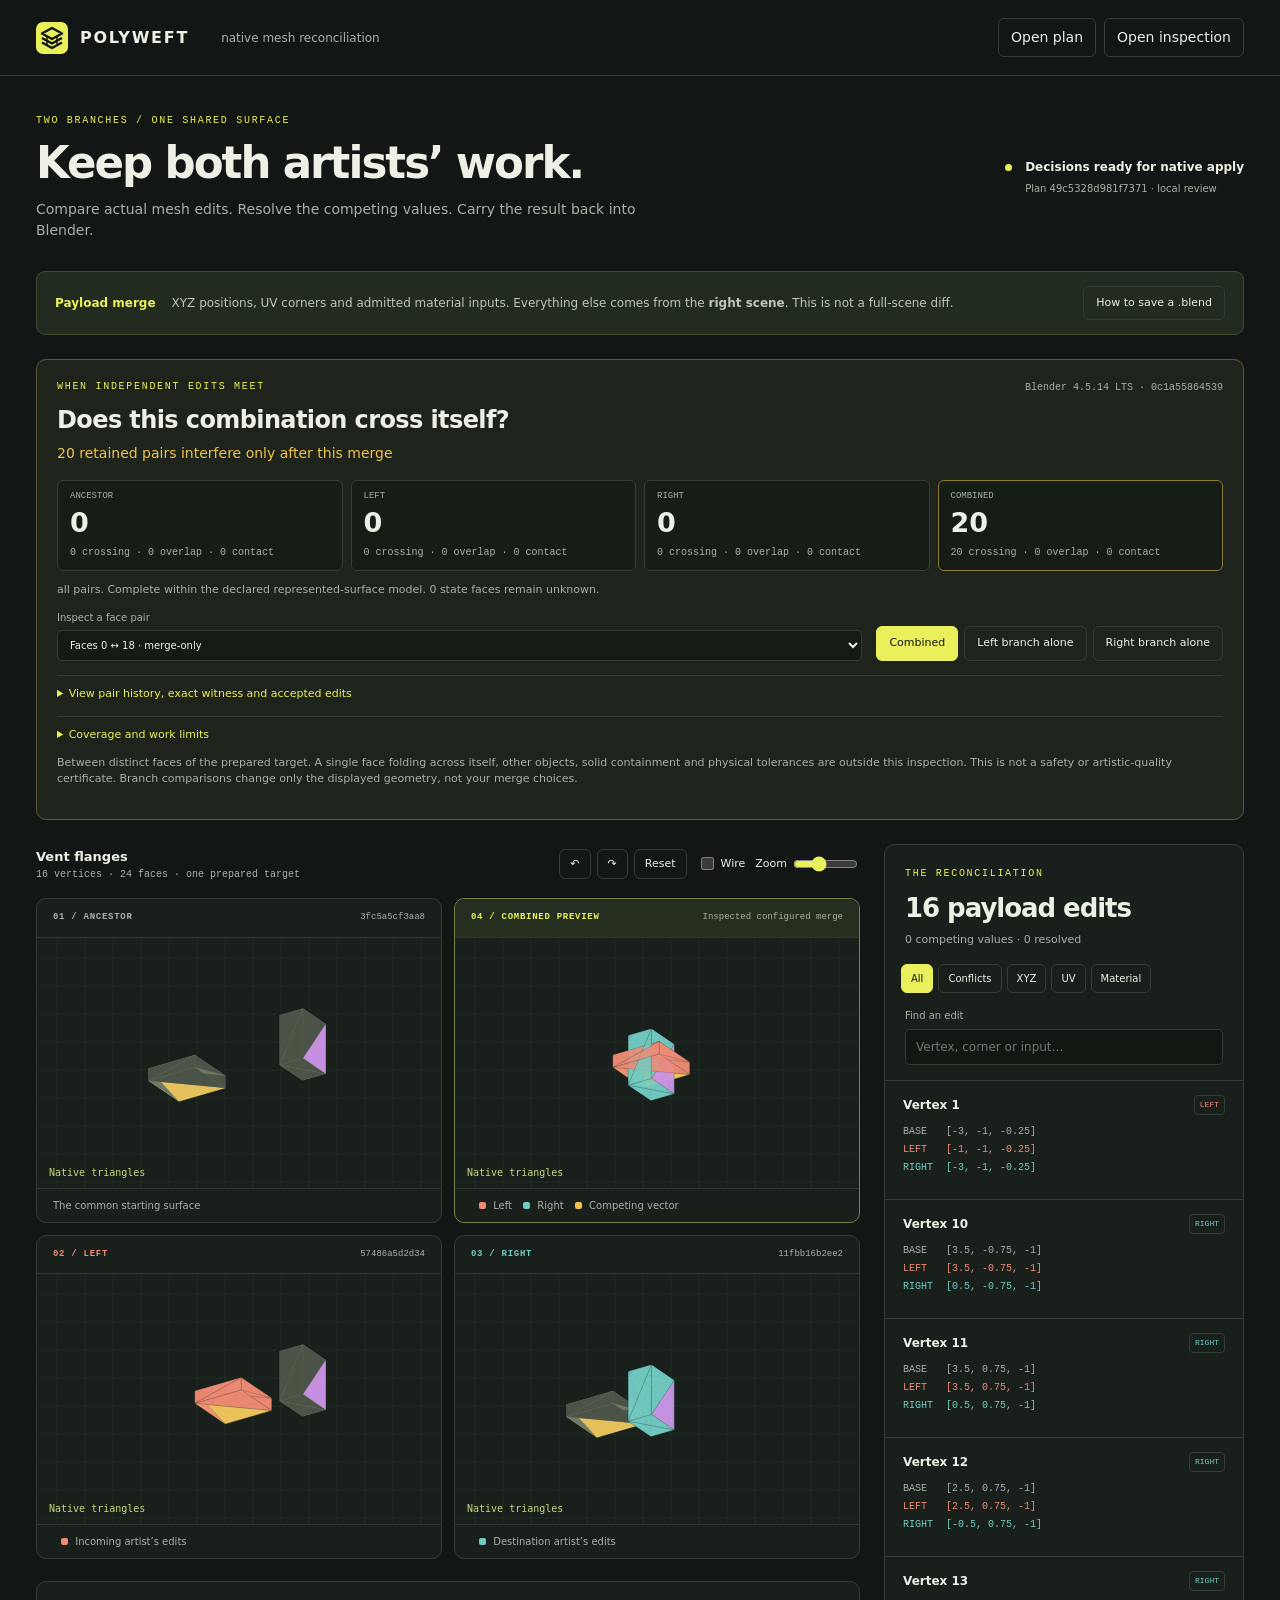
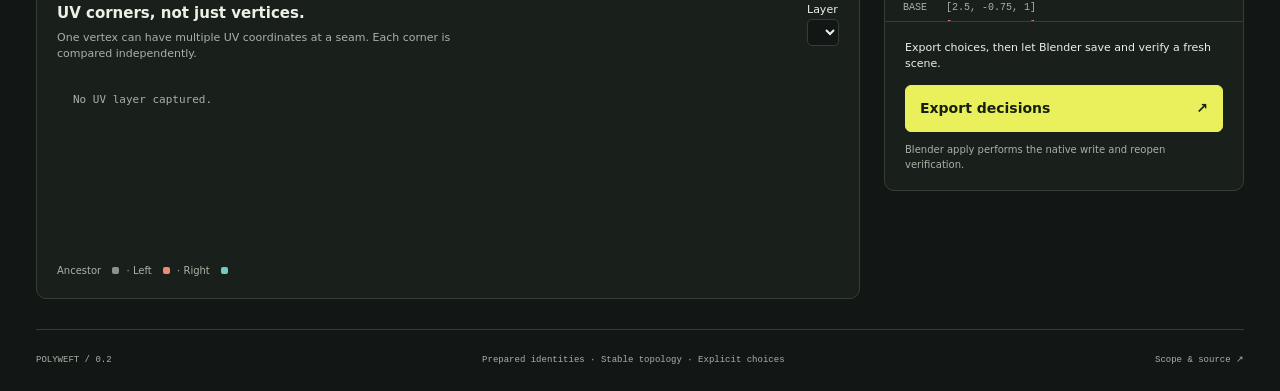
==== interference/index.html @ 18463def "Publish native four-state interference inspection" ====
<!doctype html>
<html lang="en">
<head><meta charset="utf-8"><meta name="viewport" content="width=device-width,initial-scale=1"><meta name="color-scheme" content="dark"><title>Polyweft · Mesh review</title><link rel="icon" href="mark.svg" type="image/svg+xml"><link rel="stylesheet" href="style.css"></head>
<body>
<header class="mast"><a class="brand" href="https://github.com/nazeeh111/Polyweft" target="_blank" rel="noopener"><img src="mark.svg" width="32" height="32" alt="">POLYWEFT<span>native mesh reconciliation</span></a><div class="open-files"><label class="file-button">Open plan<input id="open-plan" type="file" accept=".json,application/json"></label><label class="file-button">Open inspection<input id="open-inspection" type="file" accept=".json,application/json"></label></div></header>
<main>
<section class="intro"><div><p class="eyebrow">TWO BRANCHES / ONE SHARED SURFACE</p><h1>Keep both artists’ work.</h1><p>Compare actual mesh edits. Resolve the competing values. Carry the result back into Blender.</p></div><div class="status-box"><span class="status-dot"></span><strong id="status">Load a native review plan</strong><small id="identity">Offline · No account · No AI service</small></div></section>
<div id="notice" class="notice" role="status" hidden></div>
<section class="scope"><strong>Payload merge</strong><span>XYZ positions, UV corners and admitted material inputs. Everything else comes from the <b>right scene</b>. This is not a full-scene diff.</span><button id="help-toggle" aria-expanded="false" aria-controls="workflow">How to save a .blend</button></section>
<section id="workflow" class="workflow" hidden><h2>Review here. Write and verify with Blender.</h2><ol><li>Prepare a common ancestor before branching:<code>polyweft prepare model.blend --object Shell --output base.blend --blender /path/to/blender</code></li><li>Save two edits in Blender, then capture:<code>polyweft plan base.blend left.blend right.blend --output review --blender /path/to/blender</code></li><li>Resolve conflicts and export decisions below. Apply into a fresh file:<code>polyweft apply review --decisions decisions.json --output merged.blend --accept-payload-scope --blender /path/to/blender</code></li></ol><p>The native command rechecks source hashes, recomputes the plan, saves a new file and reopens it. Exported decisions alone are not a merged Blender file. The browser preview uses triangulated faces for display and is not an artistic-quality check.</p></section>
<section id="inspection" class="inspection" aria-label="Native surface inspection" hidden>
<div class="inspection-head"><div><p class="eyebrow">WHEN INDEPENDENT EDITS MEET</p><h2>Does this combination cross itself?</h2><p id="inspection-status" role="status"></p></div><small id="inspection-runtime"></small></div>
<div id="inspection-counts" class="inspection-counts"></div>
<p id="inspection-coverage" class="inspection-coverage"></p>
<div class="inspection-controls"><label>Inspect a face pair<select id="inspection-pair" aria-label="Inspect a face pair"></select></label><div role="group" aria-label="Whole branch geometry comparison"><button data-geometry="merged" aria-pressed="true">Combined</button><button data-geometry="left" aria-pressed="false">Left branch alone</button><button data-geometry="right" aria-pressed="false">Right branch alone</button></div></div>
<details class="inspection-evidence"><summary>View pair history, exact witness and accepted edits</summary><div id="inspection-detail" class="inspection-detail"></div></details>
<details class="inspection-evidence"><summary>Coverage and work limits</summary><pre id="inspection-work"></pre></details>
<p class="inspection-limit">Between distinct faces of the prepared target. A single face folding across itself, other objects, solid containment and physical tolerances are outside this inspection. This is not a safety or artistic-quality certificate. Branch comparisons change only the displayed geometry, not your merge choices.</p>
</section>
<section id="workspace" class="workspace" aria-label="Mesh comparison">
<div class="visuals">
<div class="view-toolbar"><span><b id="mesh-name">Prepared target</b><small id="mesh-count">Actual geometry appears after loading a plan</small></span><div class="view-tools"><button id="rotate-left" aria-label="Rotate all views left">↶</button><button id="rotate-right" aria-label="Rotate all views right">↷</button><button id="reset-view">Reset</button><label><input id="wireframe" type="checkbox"> Wire</label><label class="zoom">Zoom<input id="zoom" type="range" min="0.55" max="1.8" step="0.05" value="1" aria-label="Mesh zoom"></label></div></div>
<div class="mesh-grid">
<article class="mesh-card"><div class="card-title"><strong>01 / ANCESTOR</strong><span id="hash-base">unchanged starting point</span></div><canvas id="mesh-base" aria-label="Common ancestor mesh. Use rotation buttons to change the shared view."></canvas><p>The common starting surface</p></article>
<article class="mesh-card left"><div class="card-title"><strong>02 / LEFT</strong><span id="hash-left">incoming edit</span></div><canvas id="mesh-left" aria-label="Left branch geometry"></canvas><p><i class="swatch left"></i> Incoming artist’s edits</p></article>
<article class="mesh-card right"><div class="card-title"><strong>03 / RIGHT</strong><span id="hash-right">destination scene</span></div><canvas id="mesh-right" aria-label="Right branch geometry"></canvas><p><i class="swatch right"></i> Destination artist’s edits</p></article>
<article class="mesh-card result"><div class="card-title"><strong>04 / COMBINED PREVIEW</strong><span id="preview-label">decision preview only</span></div><canvas id="mesh-result" aria-label="Combined geometry preview. This is not a saved native scene."></canvas><p><i class="swatch left"></i> Left <i class="swatch right"></i> Right <i class="swatch conflict"></i> Competing vector</p></article>
</div>
<section class="uv-section"><div><h2>UV corners, not just vertices.</h2><p>One vertex can have multiple UV coordinates at a seam. Each corner is compared independently.</p></div><label>Layer <select id="uv-layer" aria-label="UV layer"></select></label><canvas id="uv-view" aria-label="UV comparison: ancestor gray, left coral, right cyan"></canvas><small>Ancestor <i class="swatch base"></i> · Left <i class="swatch left"></i> · Right <i class="swatch right"></i></small></section>
</div>
<aside class="review" aria-label="Review changes"><div class="review-head"><p class="eyebrow">THE RECONCILIATION</p><h2 id="change-count">No plan loaded</h2><p id="conflict-count">Nothing leaves this browser.</p></div><div class="filters" role="group" aria-label="Filter changes"><button data-filter="all" class="active" aria-pressed="true">All</button><button data-filter="conflict" aria-pressed="false">Conflicts</button><button data-filter="vertex" aria-pressed="false">XYZ</button><button data-filter="uv" aria-pressed="false">UV</button><button data-filter="material" aria-pressed="false">Material</button></div><label class="search-label">Find an edit<input id="search" type="search" placeholder="Vertex, corner or input…"></label><div id="changes" class="change-list"><p class="empty">Open a review plan created from three prepared Blender files.</p></div><section id="exclusions" class="exclusions" hidden><h3>Observed outside-scope changes</h3><ul id="exclusion-list"></ul><p>This list is not an exhaustive scene diff. Outside the admitted payload, right wins.</p></section><div class="export"><p id="export-summary">Source-bound decisions are exported as JSON.</p><button id="export-decisions" disabled>Export decisions <span>↗</span></button><small>Blender apply performs the native write and reopen verification.</small></div></aside>
</section>
<footer><span>POLYWEFT / 0.2</span><span>Prepared identities · Stable topology · Explicit choices</span><a href="https://github.com/nazeeh111/Polyweft#scope" target="_blank" rel="noopener">Scope & source ↗</a></footer>
</main><script type="module" src="app.mjs"></script>
</body></html>
---- interference/style.css ----
/* SPDX-License-Identifier: GPL-3.0-or-later */
:root{color-scheme:dark;--bg:#121715;--panel:#19201c;--line:#343e35;--text:#edf0e5;--muted:#a7b2a6;--accent:#e9f05c;--left:#ef8b75;--right:#72cbc3;--conflict:#f0c24f;--font:ui-sans-serif,system-ui,-apple-system,BlinkMacSystemFont,"Segoe UI",sans-serif;--mono:ui-monospace,SFMono-Regular,Consolas,monospace}*{box-sizing:border-box}body{margin:0;background:var(--bg);color:var(--text);font:14px/1.5 var(--font)}button,input,select{font:inherit}button,.file-button{cursor:pointer;color:var(--text);background:transparent;border:1px solid var(--line);border-radius:6px;padding:8px 12px}button:hover,.file-button:hover{border-color:var(--accent)}button:disabled{cursor:not-allowed;opacity:.45}button:focus-visible,a:focus-visible,input:focus-visible,select:focus-visible{outline:2px solid var(--accent);outline-offset:4px}a{color:inherit;text-decoration:none}button[aria-pressed=true]{background:var(--accent);color:var(--bg);border-color:var(--accent)}.mast{height:76px;border-bottom:1px solid var(--line);display:flex;align-items:center;justify-content:space-between;padding:0 36px}.brand{display:flex;align-items:center;gap:12px;letter-spacing:.11em;font-weight:800;font-size:16px}.brand span{font-weight:400;letter-spacing:0;font-size:12px;color:var(--muted);margin-left:20px}.file-button{position:relative;overflow:hidden}.file-button input{position:absolute;inset:0;opacity:0;cursor:pointer;width:100%}.file-button:focus-within{outline:2px solid var(--accent)}main{max-width:1800px;margin:auto;padding:38px 36px 0}.intro{display:flex;align-items:center;justify-content:space-between;gap:30px;margin-bottom:30px}.eyebrow{font:10px/1.4 var(--mono);letter-spacing:.17em;color:var(--accent);margin:0 0 12px}h1{font-size:clamp(30px,3.4vw,52px);font-weight:580;letter-spacing:-.045em;line-height:1.07;margin:0 0 12px}.intro p:not(.eyebrow){color:var(--muted);margin:0;max-width:650px}.status-box{display:grid;grid-template-columns:10px auto;gap:5px 10px;flex-shrink:0;font-size:12px}.status-box small{grid-column:2;color:var(--muted)}.status-dot{width:7px;height:7px;border-radius:50%;background:var(--accent);align-self:center}.notice{padding:16px;border:1px solid var(--conflict);border-radius:8px;color:var(--conflict);white-space:pre-wrap;margin-bottom:20px}.scope{display:flex;align-items:center;gap:16px;padding:14px 18px;background:#222b20;border:1px solid #414b2b;border-radius:9px;margin-bottom:24px;font-size:12px}.scope strong{color:var(--accent);white-space:nowrap}.scope span{flex:1;color:#bec7b5}.scope button{font-size:11px;white-space:nowrap}.workflow{border:1px solid var(--line);padding:20px 24px;border-radius:8px;margin-bottom:24px}.workflow h2{margin:0;font-size:20px}.workflow p{color:var(--muted);max-width:1000px}.workflow li{margin:15px 0}.workflow code{display:block;background:#0e130f;padding:12px;font:11px/1.6 var(--mono);overflow-wrap:anywhere;color:var(--accent);margin-top:6px}.workspace{display:grid;grid-template-columns:minmax(0,1fr) 360px;gap:24px;align-items:start}.view-toolbar{display:flex;align-items:center;justify-content:space-between;gap:15px;margin-bottom:14px;min-height:40px}.view-toolbar b{font-size:13px}.view-toolbar small{display:block;color:var(--muted);font:10px/1.5 var(--mono)}.view-tools{display:flex;align-items:center;gap:6px;font-size:11px}.view-tools button{padding:6px 10px}.view-tools label{display:flex;align-items:center;gap:4px;padding-left:4px}.view-tools input[type=range]{width:65px;accent-color:var(--accent)}.mesh-grid{display:grid;grid-template-columns:repeat(2,minmax(0,1fr));gap:12px}.mesh-card{background:var(--panel);border:1px solid var(--line);border-radius:10px;overflow:hidden;position:relative}.card-title{padding:13px 16px;display:flex;align-items:center;justify-content:space-between;gap:12px;font:9px/1.3 var(--mono);border-bottom:1px solid #303930;color:var(--muted)}.card-title strong{font-weight:600;letter-spacing:.08em}.card-title span{overflow:hidden;text-overflow:ellipsis;white-space:nowrap;max-width:150px}.mesh-card canvas{display:block;width:100%;height:250px;touch-action:none;cursor:grab}.mesh-card canvas:active{cursor:grabbing}.mesh-card p{padding:9px 16px;margin:0;border-top:1px solid #303930;font-size:10px;color:var(--muted)}.left .card-title strong{color:var(--left)}.right .card-title strong{color:var(--right)}.result{border-color:#798141}.result .card-title{background:#252e1f}.result .card-title strong{color:var(--accent)}.swatch{display:inline-block;width:7px;height:7px;border-radius:2px;margin:0 4px 0 8px;background:var(--muted)}.swatch.left{background:var(--left)}.swatch.right{background:var(--right)}.swatch.conflict{background:var(--conflict)}.swatch.base{background:#89948b}.uv-section{margin-top:22px;display:grid;grid-template-columns:1fr auto;gap:10px 20px;padding:20px;background:var(--panel);border:1px solid var(--line);border-radius:10px}.uv-section h2{font-size:15px;margin:0 0 5px}.uv-section p{font-size:11px;color:var(--muted);margin:0;max-width:450px}.uv-section label{font-size:11px}.uv-section select{display:block;background:var(--bg);color:var(--text);border:1px solid var(--line);border-radius:5px;padding:5px;max-width:140px}.uv-section canvas{grid-column:1/-1;width:100%;height:180px}.uv-section small{color:var(--muted);font-size:10px}.review{border:1px solid var(--line);border-radius:10px;background:var(--panel);overflow:hidden}.review-head{padding:22px 20px 15px}.review-head h2{font-size:26px;letter-spacing:-.04em;line-height:1.2;margin:0 0 8px}.review-head p:not(.eyebrow){font-size:11px;color:var(--muted);margin:0}.filters{display:flex;gap:5px;padding:0 16px 15px;flex-wrap:wrap}.filters button{font-size:10px;padding:6px 9px}.search-label{display:block;font-size:10px;color:var(--muted);padding:0 20px 15px}.search-label input{display:block;margin-top:6px;background:#111711;color:var(--text);border:1px solid var(--line);border-radius:5px;padding:8px 10px;width:100%;font-size:12px}.change-list{max-height:542px;overflow:auto;border-top:1px solid var(--line);border-bottom:1px solid var(--line);scrollbar-color:#54634b transparent}.change{padding:14px 18px;border-bottom:1px solid var(--line)}.change:last-child{border:0}.change-heading{display:flex;justify-content:space-between;gap:12px;align-items:center}.change-heading b{font-size:12px;overflow-wrap:anywhere}.badge{font:8px/1.5 var(--mono);padding:3px 5px;white-space:nowrap;border:1px solid var(--line);border-radius:4px;color:var(--muted)}.badge.left{color:var(--left)}.badge.right{color:var(--right)}.badge.conflict{color:var(--conflict);border-color:#6b5b25}.change-values{display:grid;grid-template-columns:35px 1fr;gap:3px 8px;margin-top:9px;font:10px/1.5 var(--mono);color:var(--muted)}.change-values dd{margin:0;overflow-wrap:anywhere}.change-values .left{color:var(--left)}.change-values .right{color:var(--right)}.choices{display:flex;gap:5px;margin-top:10px}.choices button{font-size:10px;flex:1;padding:6px 4px}.empty{font-size:12px;color:var(--muted);padding:18px 20px}.exclusions{padding:15px 20px;background:#21241b;font-size:10px}.exclusions h3{font-size:11px;margin:0 0 8px;color:var(--conflict)}.exclusions ul{padding-left:15px;max-height:140px;overflow:auto}.exclusions p{color:var(--muted);margin-bottom:0}.export{padding:18px 20px}.export p{font-size:11px;margin:0 0 12px}.export button{display:flex;justify-content:space-between;background:var(--accent);color:#18200e;font-weight:650;width:100%;border-color:var(--accent);padding:12px 14px}.export small{display:block;color:var(--muted);font-size:10px;margin-top:10px}footer{border-top:1px solid var(--line);margin-top:30px;padding:24px 0;display:flex;justify-content:space-between;gap:20px;font:9px/1.5 var(--mono);color:var(--muted)}[hidden]{display:none!important}@media(min-width:1500px){.mesh-card canvas{height:310px}}@media(max-width:1100px){.workspace{grid-template-columns:minmax(0,1fr) 315px;gap:15px}main{padding:28px 20px 0}.mast{padding:0 20px}.view-toolbar{align-items:start;flex-direction:column}.mesh-card canvas{height:220px}.scope{align-items:start;flex-wrap:wrap}.scope button{margin-left:auto}.brand span{display:none}}@media(max-width:800px){.intro{align-items:start;flex-direction:column;gap:18px}.workspace{grid-template-columns:1fr}.review{margin-top:8px}.view-toolbar{flex-direction:row}.change-list{max-height:420px}.mesh-card canvas{height:220px}footer{flex-wrap:wrap}.zoom{display:none}.uv-section{padding:15px}}@media(max-width:480px){main{padding:25px 12px 0}.mast{padding:0 14px;height:64px}.mesh-grid{gap:7px}.mesh-card canvas{height:160px}.card-title{padding:10px;font-size:8px}.card-title span{display:none}.mesh-card p{padding:8px;font-size:9px}.view-toolbar{flex-direction:column}.scope{padding:12px;gap:8px}.uv-section{grid-template-columns:1fr}.uv-section label{grid-column:1}.brand{font-size:14px}.file-button{font-size:11px}}

.locate-edit{text-align:left;border:0;padding:0;background:none;font-weight:600;font-size:12px;overflow-wrap:anywhere}.more-edits{margin:14px}
/* Put the outcome beside the ancestor so the first screen explains the value. */
.mesh-card.result{grid-column:2;grid-row:1}.mesh-card.left{grid-column:1;grid-row:2}.mesh-card.right{grid-column:2;grid-row:2}
.open-files{display:flex;gap:8px}.inspection{border:1px solid #605839;background:#1e241c;border-radius:10px;padding:20px;margin-bottom:24px}.inspection-head{display:flex;align-items:start;justify-content:space-between;gap:20px}.inspection-head h2{font-size:24px;line-height:1.2;letter-spacing:-.025em;margin:0 0 8px}.inspection-head p:not(.eyebrow){margin:0;color:var(--conflict)}.inspection-head small{color:var(--muted);font:10px/1.5 var(--mono)}.inspection-counts{display:grid;grid-template-columns:repeat(4,minmax(0,1fr));gap:8px;margin-top:16px}.inspection-count{border:1px solid var(--line);border-radius:6px;padding:10px 12px;background:#161d17;display:grid;gap:2px}.inspection-count:last-child{border-color:#8b7935}.inspection-count small{font:9px var(--mono);color:var(--muted)}.inspection-count strong{font-size:27px;font-weight:550}.inspection-count span{font:10px/1.5 var(--mono);color:var(--muted)}.inspection-coverage,.inspection-limit{font-size:11px;color:var(--muted)}.inspection-controls{display:flex;gap:14px;align-items:end;flex-wrap:wrap}.inspection-controls label{font-size:10px;color:var(--muted);flex:1;min-width:220px}.inspection-controls select{display:block;width:100%;background:#141b15;color:var(--text);border:1px solid var(--line);border-radius:5px;padding:8px;margin-top:5px}.inspection-controls [role=group]{display:flex;gap:6px;flex-wrap:wrap}.inspection-controls button{font-size:11px}.inspection-evidence{margin-top:14px;border-top:1px solid var(--line);padding-top:10px;font-size:11px}.inspection-evidence summary{cursor:pointer;color:var(--accent)}.inspection-evidence pre{white-space:pre-wrap;overflow-wrap:anywhere;max-height:180px;overflow:auto;font:10px/1.5 var(--mono);color:var(--muted)}.inspection-detail ul{padding-left:20px;max-height:160px;overflow:auto;font:10px/1.6 var(--mono);overflow-wrap:anywhere;color:var(--muted)}.pair-history{display:grid;grid-template-columns:repeat(4,1fr);gap:8px}.pair-history p{margin:0;display:grid;gap:4px}.pair-history span{color:var(--muted)}.inspection.stale{border-color:var(--line)}.inspection.stale .inspection-count:last-child{border-color:var(--line)}@media(max-width:650px){.inspection{padding:15px}.inspection-head{flex-direction:column;gap:7px}.inspection-counts{grid-template-columns:repeat(2,1fr)}.pair-history{grid-template-columns:repeat(2,1fr)}.open-files{gap:4px}.open-files .file-button{padding:6px;font-size:10px}.brand span{display:none}}
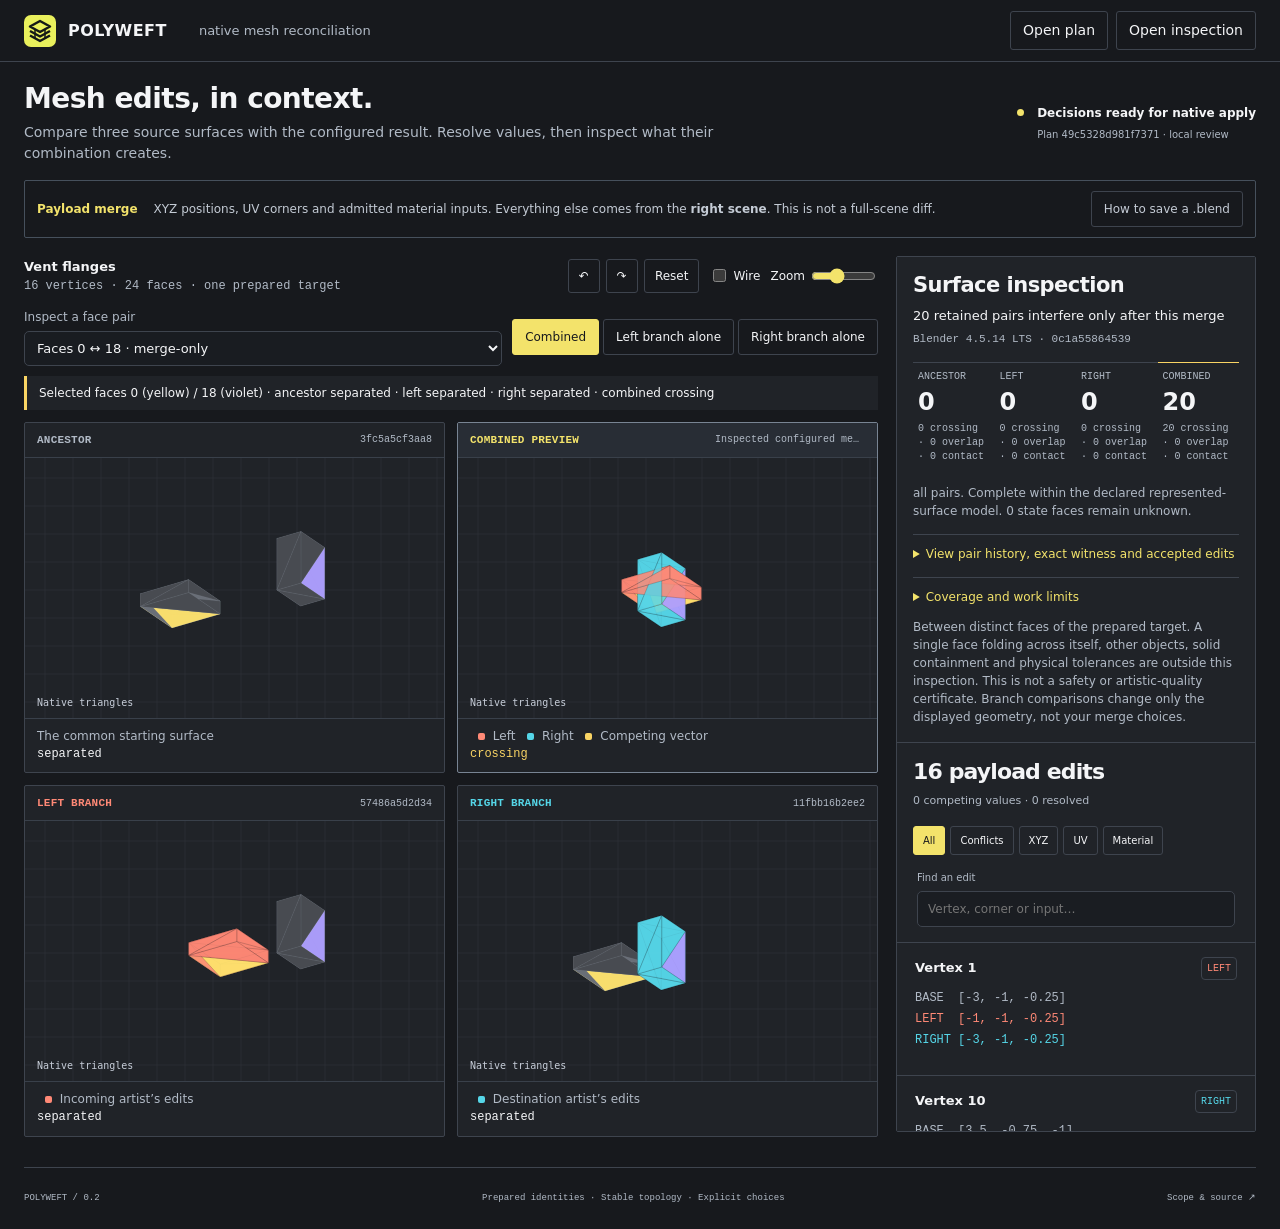
==== commit 0b9b0acb: "Use final reviewed 0.2.1 assets in both hosted studios" ====
--- a/interference/index.html
+++ b/interference/index.html
@@ -4,31 +4,34 @@
 <body>
 <header class="mast"><a class="brand" href="https://github.com/nazeeh111/Polyweft" target="_blank" rel="noopener"><img src="mark.svg" width="32" height="32" alt="">POLYWEFT<span>native mesh reconciliation</span></a><div class="open-files"><label class="file-button">Open plan<input id="open-plan" type="file" accept=".json,application/json"></label><label class="file-button">Open inspection<input id="open-inspection" type="file" accept=".json,application/json"></label></div></header>
 <main>
-<section class="intro"><div><p class="eyebrow">TWO BRANCHES / ONE SHARED SURFACE</p><h1>Keep both artists’ work.</h1><p>Compare actual mesh edits. Resolve the competing values. Carry the result back into Blender.</p></div><div class="status-box"><span class="status-dot"></span><strong id="status">Load a native review plan</strong><small id="identity">Offline · No account · No AI service</small></div></section>
+<section class="intro"><div><h1>Mesh edits, in context.</h1><p>Compare three source surfaces with the configured result. Resolve values, then inspect what their combination creates.</p></div><div class="status-box"><span class="status-dot"></span><strong id="status">Load a native review plan</strong><small id="identity">Offline · No account · No AI service</small></div></section>
 <div id="notice" class="notice" role="status" hidden></div>
-<section class="scope"><strong>Payload merge</strong><span>XYZ positions, UV corners and admitted material inputs. Everything else comes from the <b>right scene</b>. This is not a full-scene diff.</span><button id="help-toggle" aria-expanded="false" aria-controls="workflow">How to save a .blend</button></section>
+<section class="scope"><strong>Payload merge</strong><span class="scope-full">XYZ positions, UV corners and admitted material inputs. Everything else comes from the <b>right scene</b>. This is not a full-scene diff.</span><span class="scope-short">Prepared target only; everything else comes from right.</span><button id="help-toggle" aria-expanded="false" aria-controls="workflow"><span class="save-full">How to save a .blend</span><span class="save-short">Native save</span></button></section>
 <section id="workflow" class="workflow" hidden><h2>Review here. Write and verify with Blender.</h2><ol><li>Prepare a common ancestor before branching:<code>polyweft prepare model.blend --object Shell --output base.blend --blender /path/to/blender</code></li><li>Save two edits in Blender, then capture:<code>polyweft plan base.blend left.blend right.blend --output review --blender /path/to/blender</code></li><li>Resolve conflicts and export decisions below. Apply into a fresh file:<code>polyweft apply review --decisions decisions.json --output merged.blend --accept-payload-scope --blender /path/to/blender</code></li></ol><p>The native command rechecks source hashes, recomputes the plan, saves a new file and reopens it. Exported decisions alone are not a merged Blender file. The browser preview uses triangulated faces for display and is not an artistic-quality check.</p></section>
-<section id="inspection" class="inspection" aria-label="Native surface inspection" hidden>
-<div class="inspection-head"><div><p class="eyebrow">WHEN INDEPENDENT EDITS MEET</p><h2>Does this combination cross itself?</h2><p id="inspection-status" role="status"></p></div><small id="inspection-runtime"></small></div>
+
+<section id="workspace" class="workspace" aria-label="Mesh comparison">
+<div class="visuals">
+<div class="view-toolbar"><span><b id="mesh-name">Prepared target</b><small id="mesh-count">Actual geometry appears after loading a plan</small></span><div class="view-tools"><button id="rotate-left" aria-label="Rotate all views left">↶</button><button id="rotate-right" aria-label="Rotate all views right">↷</button><button id="reset-view">Reset</button><label><input id="wireframe" type="checkbox"> Wire</label><label class="zoom">Zoom<input id="zoom" type="range" min="0.55" max="1.8" step="0.05" value="1" aria-label="Mesh zoom"></label></div></div>
+<div class="inspection-controls"><label>Inspect a face pair<select id="inspection-pair" aria-label="Inspect a face pair"></select></label><div role="group" aria-label="Whole branch geometry comparison"><button data-geometry="merged" aria-pressed="true">Combined</button><button data-geometry="left" aria-pressed="false">Left branch alone</button><button data-geometry="right" aria-pressed="false">Right branch alone</button></div></div>
+<p id="pair-history-summary" class="pair-summary" role="status"></p>
+<div class="view-nav" role="group" aria-label="Displayed mesh state"><button data-view="base" aria-pressed="false">Ancestor</button><button data-view="left" aria-pressed="false">Left</button><button data-view="right" aria-pressed="false">Right</button><button data-view="result" aria-pressed="true">Combined</button></div>
+<div class="mesh-grid">
+<article class="mesh-card" data-state="base"><div class="card-title"><strong>ANCESTOR</strong><span id="hash-base">unchanged starting point</span></div><canvas id="mesh-base" aria-label="Common ancestor mesh. Use rotation buttons to change the shared view."></canvas><p>The common starting surface <span class="pair-state" id="pair-state-base"></span></p></article>
+<article class="mesh-card left" data-state="left"><div class="card-title"><strong>LEFT BRANCH</strong><span id="hash-left">incoming edit</span></div><canvas id="mesh-left" aria-label="Left branch geometry"></canvas><p><i class="swatch left"></i> Incoming artist’s edits <span class="pair-state" id="pair-state-left"></span></p></article>
+<article class="mesh-card right" data-state="right"><div class="card-title"><strong>RIGHT BRANCH</strong><span id="hash-right">destination scene</span></div><canvas id="mesh-right" aria-label="Right branch geometry"></canvas><p><i class="swatch right"></i> Destination artist’s edits <span class="pair-state" id="pair-state-right"></span></p></article>
+<article class="mesh-card result selected-view" data-state="result"><div class="card-title"><strong>COMBINED PREVIEW</strong><span id="preview-label">decision preview only</span></div><canvas id="mesh-result" aria-label="Combined geometry preview. This is not a saved native scene."></canvas><p><i class="swatch left"></i> Left <i class="swatch right"></i> Right <i class="swatch conflict"></i> Competing vector <span class="pair-state" id="pair-state-result"></span></p></article>
+</div>
+<section class="uv-section"><div><h2>UV corners, not just vertices.</h2><p>One vertex can have multiple UV coordinates at a seam. Each corner is compared independently.</p></div><label>Layer <select id="uv-layer" aria-label="UV layer"></select></label><canvas id="uv-view" aria-label="UV comparison: ancestor gray, left coral, right cyan"></canvas><small>Ancestor <i class="swatch base"></i> · Left <i class="swatch left"></i> · Right <i class="swatch right"></i></small></section>
+</div>
+<aside class="review" aria-label="Review changes"><section id="inspection" class="inspection" aria-label="Native surface inspection" hidden>
+<div class="inspection-head"><div><h2>Surface inspection</h2><p id="inspection-status" role="status"></p></div><small id="inspection-runtime"></small></div>
 <div id="inspection-counts" class="inspection-counts"></div>
 <p id="inspection-coverage" class="inspection-coverage"></p>
-<div class="inspection-controls"><label>Inspect a face pair<select id="inspection-pair" aria-label="Inspect a face pair"></select></label><div role="group" aria-label="Whole branch geometry comparison"><button data-geometry="merged" aria-pressed="true">Combined</button><button data-geometry="left" aria-pressed="false">Left branch alone</button><button data-geometry="right" aria-pressed="false">Right branch alone</button></div></div>
+
 <details class="inspection-evidence"><summary>View pair history, exact witness and accepted edits</summary><div id="inspection-detail" class="inspection-detail"></div></details>
 <details class="inspection-evidence"><summary>Coverage and work limits</summary><pre id="inspection-work"></pre></details>
 <p class="inspection-limit">Between distinct faces of the prepared target. A single face folding across itself, other objects, solid containment and physical tolerances are outside this inspection. This is not a safety or artistic-quality certificate. Branch comparisons change only the displayed geometry, not your merge choices.</p>
-</section>
-<section id="workspace" class="workspace" aria-label="Mesh comparison">
-<div class="visuals">
-<div class="view-toolbar"><span><b id="mesh-name">Prepared target</b><small id="mesh-count">Actual geometry appears after loading a plan</small></span><div class="view-tools"><button id="rotate-left" aria-label="Rotate all views left">↶</button><button id="rotate-right" aria-label="Rotate all views right">↷</button><button id="reset-view">Reset</button><label><input id="wireframe" type="checkbox"> Wire</label><label class="zoom">Zoom<input id="zoom" type="range" min="0.55" max="1.8" step="0.05" value="1" aria-label="Mesh zoom"></label></div></div>
-<div class="mesh-grid">
-<article class="mesh-card"><div class="card-title"><strong>01 / ANCESTOR</strong><span id="hash-base">unchanged starting point</span></div><canvas id="mesh-base" aria-label="Common ancestor mesh. Use rotation buttons to change the shared view."></canvas><p>The common starting surface</p></article>
-<article class="mesh-card left"><div class="card-title"><strong>02 / LEFT</strong><span id="hash-left">incoming edit</span></div><canvas id="mesh-left" aria-label="Left branch geometry"></canvas><p><i class="swatch left"></i> Incoming artist’s edits</p></article>
-<article class="mesh-card right"><div class="card-title"><strong>03 / RIGHT</strong><span id="hash-right">destination scene</span></div><canvas id="mesh-right" aria-label="Right branch geometry"></canvas><p><i class="swatch right"></i> Destination artist’s edits</p></article>
-<article class="mesh-card result"><div class="card-title"><strong>04 / COMBINED PREVIEW</strong><span id="preview-label">decision preview only</span></div><canvas id="mesh-result" aria-label="Combined geometry preview. This is not a saved native scene."></canvas><p><i class="swatch left"></i> Left <i class="swatch right"></i> Right <i class="swatch conflict"></i> Competing vector</p></article>
-</div>
-<section class="uv-section"><div><h2>UV corners, not just vertices.</h2><p>One vertex can have multiple UV coordinates at a seam. Each corner is compared independently.</p></div><label>Layer <select id="uv-layer" aria-label="UV layer"></select></label><canvas id="uv-view" aria-label="UV comparison: ancestor gray, left coral, right cyan"></canvas><small>Ancestor <i class="swatch base"></i> · Left <i class="swatch left"></i> · Right <i class="swatch right"></i></small></section>
-</div>
-<aside class="review" aria-label="Review changes"><div class="review-head"><p class="eyebrow">THE RECONCILIATION</p><h2 id="change-count">No plan loaded</h2><p id="conflict-count">Nothing leaves this browser.</p></div><div class="filters" role="group" aria-label="Filter changes"><button data-filter="all" class="active" aria-pressed="true">All</button><button data-filter="conflict" aria-pressed="false">Conflicts</button><button data-filter="vertex" aria-pressed="false">XYZ</button><button data-filter="uv" aria-pressed="false">UV</button><button data-filter="material" aria-pressed="false">Material</button></div><label class="search-label">Find an edit<input id="search" type="search" placeholder="Vertex, corner or input…"></label><div id="changes" class="change-list"><p class="empty">Open a review plan created from three prepared Blender files.</p></div><section id="exclusions" class="exclusions" hidden><h3>Observed outside-scope changes</h3><ul id="exclusion-list"></ul><p>This list is not an exhaustive scene diff. Outside the admitted payload, right wins.</p></section><div class="export"><p id="export-summary">Source-bound decisions are exported as JSON.</p><button id="export-decisions" disabled>Export decisions <span>↗</span></button><small>Blender apply performs the native write and reopen verification.</small></div></aside>
+</section><div class="review-head"><h2 id="change-count">No plan loaded</h2><p id="conflict-count">Nothing leaves this browser.</p></div><div class="filters" role="group" aria-label="Filter changes"><button data-filter="all" class="active" aria-pressed="true">All</button><button data-filter="conflict" aria-pressed="false">Conflicts</button><button data-filter="vertex" aria-pressed="false">XYZ</button><button data-filter="uv" aria-pressed="false">UV</button><button data-filter="material" aria-pressed="false">Material</button></div><label class="search-label">Find an edit<input id="search" type="search" placeholder="Vertex, corner or input…"></label><div id="changes" class="change-list"><p class="empty">Open a review plan created from three prepared Blender files.</p></div><section id="exclusions" class="exclusions" hidden><h3>Observed outside-scope changes</h3><ul id="exclusion-list"></ul><p>This list is not an exhaustive scene diff. Outside the admitted payload, right wins.</p></section><div class="export"><p id="export-summary">Source-bound decisions are exported as JSON.</p><button id="export-decisions" disabled>Export decisions <span>↗</span></button><small>Blender apply performs the native write and reopen verification.</small></div></aside>
 </section>
 <footer><span>POLYWEFT / 0.2</span><span>Prepared identities · Stable topology · Explicit choices</span><a href="https://github.com/nazeeh111/Polyweft#scope" target="_blank" rel="noopener">Scope & source ↗</a></footer>
 </main><script type="module" src="app.mjs"></script>
--- a/interference/style.css
+++ b/interference/style.css
@@ -1,7 +1,26 @@
 /* SPDX-License-Identifier: GPL-3.0-or-later */
-:root{color-scheme:dark;--bg:#121715;--panel:#19201c;--line:#343e35;--text:#edf0e5;--muted:#a7b2a6;--accent:#e9f05c;--left:#ef8b75;--right:#72cbc3;--conflict:#f0c24f;--font:ui-sans-serif,system-ui,-apple-system,BlinkMacSystemFont,"Segoe UI",sans-serif;--mono:ui-monospace,SFMono-Regular,Consolas,monospace}*{box-sizing:border-box}body{margin:0;background:var(--bg);color:var(--text);font:14px/1.5 var(--font)}button,input,select{font:inherit}button,.file-button{cursor:pointer;color:var(--text);background:transparent;border:1px solid var(--line);border-radius:6px;padding:8px 12px}button:hover,.file-button:hover{border-color:var(--accent)}button:disabled{cursor:not-allowed;opacity:.45}button:focus-visible,a:focus-visible,input:focus-visible,select:focus-visible{outline:2px solid var(--accent);outline-offset:4px}a{color:inherit;text-decoration:none}button[aria-pressed=true]{background:var(--accent);color:var(--bg);border-color:var(--accent)}.mast{height:76px;border-bottom:1px solid var(--line);display:flex;align-items:center;justify-content:space-between;padding:0 36px}.brand{display:flex;align-items:center;gap:12px;letter-spacing:.11em;font-weight:800;font-size:16px}.brand span{font-weight:400;letter-spacing:0;font-size:12px;color:var(--muted);margin-left:20px}.file-button{position:relative;overflow:hidden}.file-button input{position:absolute;inset:0;opacity:0;cursor:pointer;width:100%}.file-button:focus-within{outline:2px solid var(--accent)}main{max-width:1800px;margin:auto;padding:38px 36px 0}.intro{display:flex;align-items:center;justify-content:space-between;gap:30px;margin-bottom:30px}.eyebrow{font:10px/1.4 var(--mono);letter-spacing:.17em;color:var(--accent);margin:0 0 12px}h1{font-size:clamp(30px,3.4vw,52px);font-weight:580;letter-spacing:-.045em;line-height:1.07;margin:0 0 12px}.intro p:not(.eyebrow){color:var(--muted);margin:0;max-width:650px}.status-box{display:grid;grid-template-columns:10px auto;gap:5px 10px;flex-shrink:0;font-size:12px}.status-box small{grid-column:2;color:var(--muted)}.status-dot{width:7px;height:7px;border-radius:50%;background:var(--accent);align-self:center}.notice{padding:16px;border:1px solid var(--conflict);border-radius:8px;color:var(--conflict);white-space:pre-wrap;margin-bottom:20px}.scope{display:flex;align-items:center;gap:16px;padding:14px 18px;background:#222b20;border:1px solid #414b2b;border-radius:9px;margin-bottom:24px;font-size:12px}.scope strong{color:var(--accent);white-space:nowrap}.scope span{flex:1;color:#bec7b5}.scope button{font-size:11px;white-space:nowrap}.workflow{border:1px solid var(--line);padding:20px 24px;border-radius:8px;margin-bottom:24px}.workflow h2{margin:0;font-size:20px}.workflow p{color:var(--muted);max-width:1000px}.workflow li{margin:15px 0}.workflow code{display:block;background:#0e130f;padding:12px;font:11px/1.6 var(--mono);overflow-wrap:anywhere;color:var(--accent);margin-top:6px}.workspace{display:grid;grid-template-columns:minmax(0,1fr) 360px;gap:24px;align-items:start}.view-toolbar{display:flex;align-items:center;justify-content:space-between;gap:15px;margin-bottom:14px;min-height:40px}.view-toolbar b{font-size:13px}.view-toolbar small{display:block;color:var(--muted);font:10px/1.5 var(--mono)}.view-tools{display:flex;align-items:center;gap:6px;font-size:11px}.view-tools button{padding:6px 10px}.view-tools label{display:flex;align-items:center;gap:4px;padding-left:4px}.view-tools input[type=range]{width:65px;accent-color:var(--accent)}.mesh-grid{display:grid;grid-template-columns:repeat(2,minmax(0,1fr));gap:12px}.mesh-card{background:var(--panel);border:1px solid var(--line);border-radius:10px;overflow:hidden;position:relative}.card-title{padding:13px 16px;display:flex;align-items:center;justify-content:space-between;gap:12px;font:9px/1.3 var(--mono);border-bottom:1px solid #303930;color:var(--muted)}.card-title strong{font-weight:600;letter-spacing:.08em}.card-title span{overflow:hidden;text-overflow:ellipsis;white-space:nowrap;max-width:150px}.mesh-card canvas{display:block;width:100%;height:250px;touch-action:none;cursor:grab}.mesh-card canvas:active{cursor:grabbing}.mesh-card p{padding:9px 16px;margin:0;border-top:1px solid #303930;font-size:10px;color:var(--muted)}.left .card-title strong{color:var(--left)}.right .card-title strong{color:var(--right)}.result{border-color:#798141}.result .card-title{background:#252e1f}.result .card-title strong{color:var(--accent)}.swatch{display:inline-block;width:7px;height:7px;border-radius:2px;margin:0 4px 0 8px;background:var(--muted)}.swatch.left{background:var(--left)}.swatch.right{background:var(--right)}.swatch.conflict{background:var(--conflict)}.swatch.base{background:#89948b}.uv-section{margin-top:22px;display:grid;grid-template-columns:1fr auto;gap:10px 20px;padding:20px;background:var(--panel);border:1px solid var(--line);border-radius:10px}.uv-section h2{font-size:15px;margin:0 0 5px}.uv-section p{font-size:11px;color:var(--muted);margin:0;max-width:450px}.uv-section label{font-size:11px}.uv-section select{display:block;background:var(--bg);color:var(--text);border:1px solid var(--line);border-radius:5px;padding:5px;max-width:140px}.uv-section canvas{grid-column:1/-1;width:100%;height:180px}.uv-section small{color:var(--muted);font-size:10px}.review{border:1px solid var(--line);border-radius:10px;background:var(--panel);overflow:hidden}.review-head{padding:22px 20px 15px}.review-head h2{font-size:26px;letter-spacing:-.04em;line-height:1.2;margin:0 0 8px}.review-head p:not(.eyebrow){font-size:11px;color:var(--muted);margin:0}.filters{display:flex;gap:5px;padding:0 16px 15px;flex-wrap:wrap}.filters button{font-size:10px;padding:6px 9px}.search-label{display:block;font-size:10px;color:var(--muted);padding:0 20px 15px}.search-label input{display:block;margin-top:6px;background:#111711;color:var(--text);border:1px solid var(--line);border-radius:5px;padding:8px 10px;width:100%;font-size:12px}.change-list{max-height:542px;overflow:auto;border-top:1px solid var(--line);border-bottom:1px solid var(--line);scrollbar-color:#54634b transparent}.change{padding:14px 18px;border-bottom:1px solid var(--line)}.change:last-child{border:0}.change-heading{display:flex;justify-content:space-between;gap:12px;align-items:center}.change-heading b{font-size:12px;overflow-wrap:anywhere}.badge{font:8px/1.5 var(--mono);padding:3px 5px;white-space:nowrap;border:1px solid var(--line);border-radius:4px;color:var(--muted)}.badge.left{color:var(--left)}.badge.right{color:var(--right)}.badge.conflict{color:var(--conflict);border-color:#6b5b25}.change-values{display:grid;grid-template-columns:35px 1fr;gap:3px 8px;margin-top:9px;font:10px/1.5 var(--mono);color:var(--muted)}.change-values dd{margin:0;overflow-wrap:anywhere}.change-values .left{color:var(--left)}.change-values .right{color:var(--right)}.choices{display:flex;gap:5px;margin-top:10px}.choices button{font-size:10px;flex:1;padding:6px 4px}.empty{font-size:12px;color:var(--muted);padding:18px 20px}.exclusions{padding:15px 20px;background:#21241b;font-size:10px}.exclusions h3{font-size:11px;margin:0 0 8px;color:var(--conflict)}.exclusions ul{padding-left:15px;max-height:140px;overflow:auto}.exclusions p{color:var(--muted);margin-bottom:0}.export{padding:18px 20px}.export p{font-size:11px;margin:0 0 12px}.export button{display:flex;justify-content:space-between;background:var(--accent);color:#18200e;font-weight:650;width:100%;border-color:var(--accent);padding:12px 14px}.export small{display:block;color:var(--muted);font-size:10px;margin-top:10px}footer{border-top:1px solid var(--line);margin-top:30px;padding:24px 0;display:flex;justify-content:space-between;gap:20px;font:9px/1.5 var(--mono);color:var(--muted)}[hidden]{display:none!important}@media(min-width:1500px){.mesh-card canvas{height:310px}}@media(max-width:1100px){.workspace{grid-template-columns:minmax(0,1fr) 315px;gap:15px}main{padding:28px 20px 0}.mast{padding:0 20px}.view-toolbar{align-items:start;flex-direction:column}.mesh-card canvas{height:220px}.scope{align-items:start;flex-wrap:wrap}.scope button{margin-left:auto}.brand span{display:none}}@media(max-width:800px){.intro{align-items:start;flex-direction:column;gap:18px}.workspace{grid-template-columns:1fr}.review{margin-top:8px}.view-toolbar{flex-direction:row}.change-list{max-height:420px}.mesh-card canvas{height:220px}footer{flex-wrap:wrap}.zoom{display:none}.uv-section{padding:15px}}@media(max-width:480px){main{padding:25px 12px 0}.mast{padding:0 14px;height:64px}.mesh-grid{gap:7px}.mesh-card canvas{height:160px}.card-title{padding:10px;font-size:8px}.card-title span{display:none}.mesh-card p{padding:8px;font-size:9px}.view-toolbar{flex-direction:column}.scope{padding:12px;gap:8px}.uv-section{grid-template-columns:1fr}.uv-section label{grid-column:1}.brand{font-size:14px}.file-button{font-size:11px}}
+:root{color-scheme:dark;--bg:#17191d;--panel:#202328;--line:#3e444e;--text:#f4f5f7;--muted:#b1bac6;--accent:#f3e36b;--left:#ff8976;--right:#55d6e8;--conflict:#f9d464;--font:ui-sans-serif,system-ui,-apple-system,BlinkMacSystemFont,"Segoe UI",sans-serif;--mono:ui-monospace,SFMono-Regular,Consolas,monospace}*{box-sizing:border-box}body{margin:0;background:var(--bg);color:var(--text);font:14px/1.5 var(--font)}button,input,select{font:inherit}button,.file-button{cursor:pointer;color:var(--text);background:transparent;border:1px solid var(--line);border-radius:3px;padding:8px 12px}button:hover,.file-button:hover{border-color:var(--accent)}button:disabled{cursor:not-allowed;opacity:.45}button:focus-visible,a:focus-visible,input:focus-visible,select:focus-visible{outline:2px solid var(--accent);outline-offset:4px}a{color:inherit;text-decoration:none}button[aria-pressed=true]{background:var(--accent);color:var(--bg);border-color:var(--accent)}.mast{height:76px;border-bottom:1px solid var(--line);display:flex;align-items:center;justify-content:space-between;padding:0 36px}.brand{display:flex;align-items:center;gap:12px;letter-spacing:.11em;font-weight:800;font-size:16px}.brand span{font-weight:400;letter-spacing:0;font-size:12px;color:var(--muted);margin-left:20px}.file-button{position:relative;overflow:hidden}.file-button input{position:absolute;inset:0;opacity:0;cursor:pointer;width:100%}.file-button:focus-within{outline:2px solid var(--accent)}main{max-width:1800px;margin:auto;padding:38px 36px 0}.intro{display:flex;align-items:center;justify-content:space-between;gap:30px;margin-bottom:30px}.eyebrow{font:10px/1.4 var(--mono);letter-spacing:.17em;color:var(--accent);margin:0 0 12px}h1{font-size:clamp(30px,3.4vw,52px);font-weight:580;letter-spacing:-.045em;line-height:1.07;margin:0 0 12px}.intro p:not(.eyebrow){color:var(--muted);margin:0;max-width:650px}.status-box{display:grid;grid-template-columns:10px auto;gap:5px 10px;flex-shrink:0;font-size:12px}.status-box small{grid-column:2;color:var(--muted)}.status-dot{width:7px;height:7px;border-radius:50%;background:var(--accent);align-self:center}.notice{padding:16px;border:1px solid var(--conflict);border-radius:2px;color:var(--conflict);white-space:pre-wrap;margin-bottom:20px}.scope{display:flex;align-items:center;gap:16px;padding:14px 18px;background:#242830;border:1px solid #46505c;border-radius:2px;margin-bottom:24px;font-size:12px}.scope strong{color:var(--accent);white-space:nowrap}.scope span{flex:1;color:#c4cbd5}.scope button{font-size:11px;white-space:nowrap}.workflow{border:1px solid var(--line);padding:20px 24px;border-radius:2px;margin-bottom:24px}.workflow h2{margin:0;font-size:20px}.workflow p{color:var(--muted);max-width:1000px}.workflow li{margin:15px 0}.workflow code{display:block;background:#14161a;padding:12px;font:11px/1.6 var(--mono);overflow-wrap:anywhere;color:var(--accent);margin-top:6px}.workspace{display:grid;grid-template-columns:minmax(0,1fr) 360px;gap:24px;align-items:start}.view-toolbar{display:flex;align-items:center;justify-content:space-between;gap:15px;margin-bottom:14px;min-height:40px}.view-toolbar b{font-size:13px}.view-toolbar small{display:block;color:var(--muted);font:10px/1.5 var(--mono)}.view-tools{display:flex;align-items:center;gap:6px;font-size:11px}.view-tools button{padding:6px 10px}.view-tools label{display:flex;align-items:center;gap:4px;padding-left:4px}.view-tools input[type=range]{width:65px;accent-color:var(--accent)}.mesh-grid{display:grid;grid-template-columns:repeat(2,minmax(0,1fr));gap:12px}.mesh-card{background:var(--panel);border:1px solid var(--line);border-radius:2px;overflow:hidden;position:relative}.card-title{padding:13px 16px;display:flex;align-items:center;justify-content:space-between;gap:12px;font:9px/1.3 var(--mono);border-bottom:1px solid #39404a;color:var(--muted)}.card-title strong{font-weight:600;letter-spacing:.08em}.card-title span{overflow:hidden;text-overflow:ellipsis;white-space:nowrap;max-width:150px}.mesh-card canvas{display:block;width:100%;height:250px;touch-action:none;cursor:grab}.mesh-card canvas:active{cursor:grabbing}.mesh-card p{padding:9px 16px;margin:0;border-top:1px solid #39404a;font-size:10px;color:var(--muted)}.left .card-title strong{color:var(--left)}.right .card-title strong{color:var(--right)}.result{border-color:#788493}.result .card-title{background:#282d35}.result .card-title strong{color:var(--accent)}.swatch{display:inline-block;width:7px;height:7px;border-radius:2px;margin:0 4px 0 8px;background:var(--muted)}.swatch.left{background:var(--left)}.swatch.right{background:var(--right)}.swatch.conflict{background:var(--conflict)}.swatch.base{background:#929aa5}.uv-section{margin-top:22px;display:grid;grid-template-columns:1fr auto;gap:10px 20px;padding:20px;background:var(--panel);border:1px solid var(--line);border-radius:2px}.uv-section h2{font-size:15px;margin:0 0 5px}.uv-section p{font-size:11px;color:var(--muted);margin:0;max-width:450px}.uv-section label{font-size:11px}.uv-section select{display:block;background:var(--bg);color:var(--text);border:1px solid var(--line);border-radius:5px;padding:5px;max-width:140px}.uv-section canvas{grid-column:1/-1;width:100%;height:180px}.uv-section small{color:var(--muted);font-size:10px}.review{border:1px solid var(--line);border-radius:2px;background:var(--panel);overflow:hidden}.review-head{padding:22px 20px 15px}.review-head h2{font-size:26px;letter-spacing:-.04em;line-height:1.2;margin:0 0 8px}.review-head p:not(.eyebrow){font-size:11px;color:var(--muted);margin:0}.filters{display:flex;gap:5px;padding:0 16px 15px;flex-wrap:wrap}.filters button{font-size:10px;padding:6px 9px}.search-label{display:block;font-size:10px;color:var(--muted);padding:0 20px 15px}.search-label input{display:block;margin-top:6px;background:#1a1d22;color:var(--text);border:1px solid var(--line);border-radius:5px;padding:8px 10px;width:100%;font-size:12px}.change-list{max-height:542px;overflow:auto;border-top:1px solid var(--line);border-bottom:1px solid var(--line);scrollbar-color:#6a7483 transparent}.change{padding:14px 18px;border-bottom:1px solid var(--line)}.change:last-child{border:0}.change-heading{display:flex;justify-content:space-between;gap:12px;align-items:center}.change-heading b{font-size:12px;overflow-wrap:anywhere}.badge{font:8px/1.5 var(--mono);padding:3px 5px;white-space:nowrap;border:1px solid var(--line);border-radius:4px;color:var(--muted)}.badge.left{color:var(--left)}.badge.right{color:var(--right)}.badge.conflict{color:var(--conflict);border-color:#675e38}.change-values{display:grid;grid-template-columns:35px 1fr;gap:3px 8px;margin-top:9px;font:10px/1.5 var(--mono);color:var(--muted)}.change-values dd{margin:0;overflow-wrap:anywhere}.change-values .left{color:var(--left)}.change-values .right{color:var(--right)}.choices{display:flex;gap:5px;margin-top:10px}.choices button{font-size:10px;flex:1;padding:6px 4px}.empty{font-size:12px;color:var(--muted);padding:18px 20px}.exclusions{padding:15px 20px;background:#252930;font-size:10px}.exclusions h3{font-size:11px;margin:0 0 8px;color:var(--conflict)}.exclusions ul{padding-left:15px;max-height:140px;overflow:auto}.exclusions p{color:var(--muted);margin-bottom:0}.export{padding:18px 20px}.export p{font-size:11px;margin:0 0 12px}.export button{display:flex;justify-content:space-between;background:var(--accent);color:#292e36;font-weight:650;width:100%;border-color:var(--accent);padding:12px 14px}.export small{display:block;color:var(--muted);font-size:10px;margin-top:10px}footer{border-top:1px solid var(--line);margin-top:30px;padding:24px 0;display:flex;justify-content:space-between;gap:20px;font:9px/1.5 var(--mono);color:var(--muted)}[hidden]{display:none!important}@media(min-width:1500px){.mesh-card canvas{height:310px}}@media(max-width:1100px){.workspace{grid-template-columns:minmax(0,1fr) 315px;gap:15px}main{padding:28px 20px 0}.mast{padding:0 20px}.view-toolbar{align-items:start;flex-direction:column}.mesh-card canvas{height:220px}.scope{align-items:start;flex-wrap:wrap}.scope button{margin-left:auto}.brand span{display:none}}@media(max-width:800px){.intro{align-items:start;flex-direction:column;gap:18px}.workspace{grid-template-columns:1fr}.review{margin-top:8px}.view-toolbar{flex-direction:row}.change-list{max-height:420px}.mesh-card canvas{height:220px}footer{flex-wrap:wrap}.zoom{display:none}.uv-section{padding:15px}}@media(max-width:480px){main{padding:25px 12px 0}.mast{padding:0 14px;height:64px}.mesh-grid{gap:7px}.mesh-card canvas{height:160px}.card-title{padding:10px;font-size:8px}.card-title span{display:none}.mesh-card p{padding:8px;font-size:9px}.view-toolbar{flex-direction:column}.scope{padding:12px;gap:8px}.uv-section{grid-template-columns:1fr}.uv-section label{grid-column:1}.brand{font-size:14px}.file-button{font-size:11px}}
 
 .locate-edit{text-align:left;border:0;padding:0;background:none;font-weight:600;font-size:12px;overflow-wrap:anywhere}.more-edits{margin:14px}
 /* Put the outcome beside the ancestor so the first screen explains the value. */
 .mesh-card.result{grid-column:2;grid-row:1}.mesh-card.left{grid-column:1;grid-row:2}.mesh-card.right{grid-column:2;grid-row:2}
-.open-files{display:flex;gap:8px}.inspection{border:1px solid #605839;background:#1e241c;border-radius:10px;padding:20px;margin-bottom:24px}.inspection-head{display:flex;align-items:start;justify-content:space-between;gap:20px}.inspection-head h2{font-size:24px;line-height:1.2;letter-spacing:-.025em;margin:0 0 8px}.inspection-head p:not(.eyebrow){margin:0;color:var(--conflict)}.inspection-head small{color:var(--muted);font:10px/1.5 var(--mono)}.inspection-counts{display:grid;grid-template-columns:repeat(4,minmax(0,1fr));gap:8px;margin-top:16px}.inspection-count{border:1px solid var(--line);border-radius:6px;padding:10px 12px;background:#161d17;display:grid;gap:2px}.inspection-count:last-child{border-color:#8b7935}.inspection-count small{font:9px var(--mono);color:var(--muted)}.inspection-count strong{font-size:27px;font-weight:550}.inspection-count span{font:10px/1.5 var(--mono);color:var(--muted)}.inspection-coverage,.inspection-limit{font-size:11px;color:var(--muted)}.inspection-controls{display:flex;gap:14px;align-items:end;flex-wrap:wrap}.inspection-controls label{font-size:10px;color:var(--muted);flex:1;min-width:220px}.inspection-controls select{display:block;width:100%;background:#141b15;color:var(--text);border:1px solid var(--line);border-radius:5px;padding:8px;margin-top:5px}.inspection-controls [role=group]{display:flex;gap:6px;flex-wrap:wrap}.inspection-controls button{font-size:11px}.inspection-evidence{margin-top:14px;border-top:1px solid var(--line);padding-top:10px;font-size:11px}.inspection-evidence summary{cursor:pointer;color:var(--accent)}.inspection-evidence pre{white-space:pre-wrap;overflow-wrap:anywhere;max-height:180px;overflow:auto;font:10px/1.5 var(--mono);color:var(--muted)}.inspection-detail ul{padding-left:20px;max-height:160px;overflow:auto;font:10px/1.6 var(--mono);overflow-wrap:anywhere;color:var(--muted)}.pair-history{display:grid;grid-template-columns:repeat(4,1fr);gap:8px}.pair-history p{margin:0;display:grid;gap:4px}.pair-history span{color:var(--muted)}.inspection.stale{border-color:var(--line)}.inspection.stale .inspection-count:last-child{border-color:var(--line)}@media(max-width:650px){.inspection{padding:15px}.inspection-head{flex-direction:column;gap:7px}.inspection-counts{grid-template-columns:repeat(2,1fr)}.pair-history{grid-template-columns:repeat(2,1fr)}.open-files{gap:4px}.open-files .file-button{padding:6px;font-size:10px}.brand span{display:none}}
+.open-files{display:flex;gap:8px}.inspection{border:1px solid #515a67;background:#202328;border-radius:2px;padding:20px;margin-bottom:24px}.inspection-head{display:flex;align-items:start;justify-content:space-between;gap:20px}.inspection-head h2{font-size:24px;line-height:1.2;letter-spacing:-.025em;margin:0 0 8px}.inspection-head p:not(.eyebrow){margin:0;color:var(--conflict)}.inspection-head small{color:var(--muted);font:10px/1.5 var(--mono)}.inspection-counts{display:grid;grid-template-columns:repeat(4,minmax(0,1fr));gap:8px;margin-top:16px}.inspection-count{border:1px solid var(--line);border-radius:3px;padding:10px 12px;background:#1b1e23;display:grid;gap:2px}.inspection-count:last-child{border-color:#88805b}.inspection-count small{font:9px var(--mono);color:var(--muted)}.inspection-count strong{font-size:27px;font-weight:550}.inspection-count span{font:10px/1.5 var(--mono);color:var(--muted)}.inspection-coverage,.inspection-limit{font-size:11px;color:var(--muted)}.inspection-controls{display:flex;gap:14px;align-items:end;flex-wrap:wrap}.inspection-controls label{font-size:10px;color:var(--muted);flex:1;min-width:220px}.inspection-controls select{display:block;width:100%;background:#191c21;color:var(--text);border:1px solid var(--line);border-radius:5px;padding:8px;margin-top:5px}.inspection-controls [role=group]{display:flex;gap:6px;flex-wrap:wrap}.inspection-controls button{font-size:11px}.inspection-evidence{margin-top:14px;border-top:1px solid var(--line);padding-top:10px;font-size:11px}.inspection-evidence summary{cursor:pointer;color:var(--accent)}.inspection-evidence pre{white-space:pre-wrap;overflow-wrap:anywhere;max-height:180px;overflow:auto;font:10px/1.5 var(--mono);color:var(--muted)}.inspection-detail ul{padding-left:20px;max-height:160px;overflow:auto;font:10px/1.6 var(--mono);overflow-wrap:anywhere;color:var(--muted)}.pair-history{display:grid;grid-template-columns:repeat(4,1fr);gap:8px}.pair-history p{margin:0;display:grid;gap:4px}.pair-history span{color:var(--muted)}.inspection.stale{border-color:var(--line)}.inspection.stale .inspection-count:last-child{border-color:var(--line)}@media(max-width:650px){.inspection{padding:15px}.inspection-head{flex-direction:column;gap:7px}.inspection-counts{grid-template-columns:repeat(2,1fr)}.pair-history{grid-template-columns:repeat(2,1fr)}.open-files{gap:4px}.open-files .file-button{padding:6px;font-size:10px}.brand span{display:none}}
+
+/* Geometry occupies the workspace; inspection stays beside its evidence. */
+.mast{height:62px;padding:0 24px}.brand{letter-spacing:.03em}.brand span{font-size:13px}
+main{padding:20px 24px 0}.intro{margin-bottom:16px;gap:20px}.intro h1{font-size:28px;letter-spacing:-.02em;line-height:1.2;margin-bottom:6px}.intro p:not(.eyebrow){max-width:780px;font-size:14px}.status-box{font-size:12px}
+.scope{padding:10px 12px;margin-bottom:18px;font-size:12px;background:transparent}.scope button{font-size:12px}
+.workspace{grid-template-columns:minmax(0,1fr) 360px;gap:18px}.review{position:sticky;top:12px;max-height:calc(100vh - 24px);overflow:auto;border-radius:2px}.review-head{padding:16px}.review-head h2{font-size:22px}.review-head .eyebrow{display:none}
+.inspection{border:0;border-bottom:1px solid var(--line);padding:16px;margin:0;background:transparent;border-radius:0}.inspection-head{display:block}.inspection-head h2{font-size:21px;margin-bottom:8px}.inspection-head small{display:block;margin-top:6px;font-size:11px}.inspection-head p:not(.eyebrow){font-size:13px;color:var(--text)}
+.inspection-counts{gap:0;margin-top:14px}.inspection-count{padding:8px 5px;background:transparent;border:0;border-top:1px solid var(--line);border-radius:0}.inspection-count:last-child{border-color:var(--conflict)}.inspection-count small{font-size:10px}.inspection-count strong{font-size:24px}.inspection-count span{font-size:10px;line-height:1.4}.inspection-coverage,.inspection-limit{font-size:12px;line-height:1.5}.inspection-limit{margin-bottom:0}
+.inspection-controls{display:none;margin:0 0 10px;align-items:center;gap:10px}.has-inspection .inspection-controls{display:flex}.inspection-controls label{font-size:12px;min-width:170px}.inspection-controls select{font-size:13px;padding:8px}.inspection-controls button{font-size:12px}.inspection-controls [role=group]{gap:4px}
+.pair-summary{display:none;font-size:12px;color:var(--text);border-left:3px solid var(--conflict);padding:8px 12px;margin:0 0 12px;background:var(--panel)}.has-inspection .pair-summary:not(:empty){display:block}
+.view-toolbar{margin-bottom:12px}.view-toolbar small{font-size:12px}.view-tools{font-size:12px}.view-tools button{min-height:34px}.view-nav{display:none}
+.mesh-card{border-radius:2px}.mesh-card canvas{height:260px}.card-title{font-size:11px;padding:10px 12px;letter-spacing:0}.card-title strong{letter-spacing:.02em}.card-title span{font-size:10px}.mesh-card p{padding:8px 12px;font-size:12px;min-height:44px}.pair-state{display:block;font:12px/1.6 var(--mono);color:var(--text)}.pair-state[data-kind=crossing],.pair-state[data-kind=coplanar-overlap]{color:var(--conflict)}
+.inspection-evidence{font-size:12px}.inspection-evidence pre,.inspection-detail ul{font-size:12px}.inspection-detail ul{max-height:220px}.pair-history{gap:5px}.change-values{font-size:12px}.badge{font-size:10px}.change-heading{font-size:13px}.locate-edit{font-size:13px}
+@media(min-width:1500px){.mesh-card canvas{height:300px}}
+@media(max-width:1100px){.workspace{grid-template-columns:minmax(0,1fr) 320px}.mast{padding:0 18px}.brand span{display:none}.status-box{max-width:230px}.view-toolbar{align-items:start;flex-direction:column}.inspection-controls{align-items:start}.inspection-controls [role=group]{width:100%}}
+@media(max-width:800px){main{padding:16px 14px 0}.mast{height:auto;min-height:62px;padding:12px 14px;gap:12px;flex-wrap:wrap}.brand{font-size:15px}.intro{display:block}.intro h1{font-size:25px}.intro p:not(.eyebrow){font-size:14px}.status-box{margin-top:12px;max-width:none}.scope{align-items:start;flex-wrap:wrap}.scope strong{display:none}.scope span{min-width:100%;font-size:12px}.workspace{display:flex;flex-direction:column}.visuals,.review{width:100%;min-width:0}.review{position:static;max-height:none}.view-nav{display:grid;grid-template-columns:repeat(4,minmax(0,1fr));gap:0;margin:12px 0 0}.view-nav button{border-radius:0;font-size:12px;padding:10px 4px}.mesh-grid{display:block}.mesh-grid>.mesh-card{display:none;grid-column:auto;grid-row:auto}.mesh-grid>.mesh-card.selected-view{display:block}.mesh-card canvas{height:290px}.card-title{font-size:11px}.card-title span{display:block}.mesh-card p{font-size:12px}.view-tools{flex-wrap:wrap}.view-toolbar{align-items:stretch}.inspection-controls label{min-width:100%}.inspection-controls [role=group]{display:grid;grid-template-columns:repeat(3,1fr);width:100%}.inspection-controls button{font-size:11px;padding:8px 5px}.inspection-counts{grid-template-columns:repeat(4,minmax(0,1fr))}.inspection-counts small{font-size:10px}.inspection-counts span{font-size:10px}.pair-history{grid-template-columns:repeat(2,1fr)}.uv-section{padding:14px}.uv-section h2{font-size:18px}.uv-section p{font-size:13px}}
+
+[hidden]{display:none!important}.scope-short,.save-short{display:none}
+@media(max-width:800px){.intro p:not(.eyebrow){display:none}.intro{margin-bottom:12px}.scope{flex-wrap:nowrap;align-items:center;margin-bottom:12px;padding:9px 10px;gap:10px}.scope .scope-full,.scope .save-full{display:none}.scope .scope-short,.scope .save-short{display:inline;min-width:0;font-size:12px}.scope .scope-short{flex:1}.scope button{padding:7px 8px;font-size:12px}.scope button span{flex:none}.view-toolbar{gap:6px;margin-bottom:8px}}
